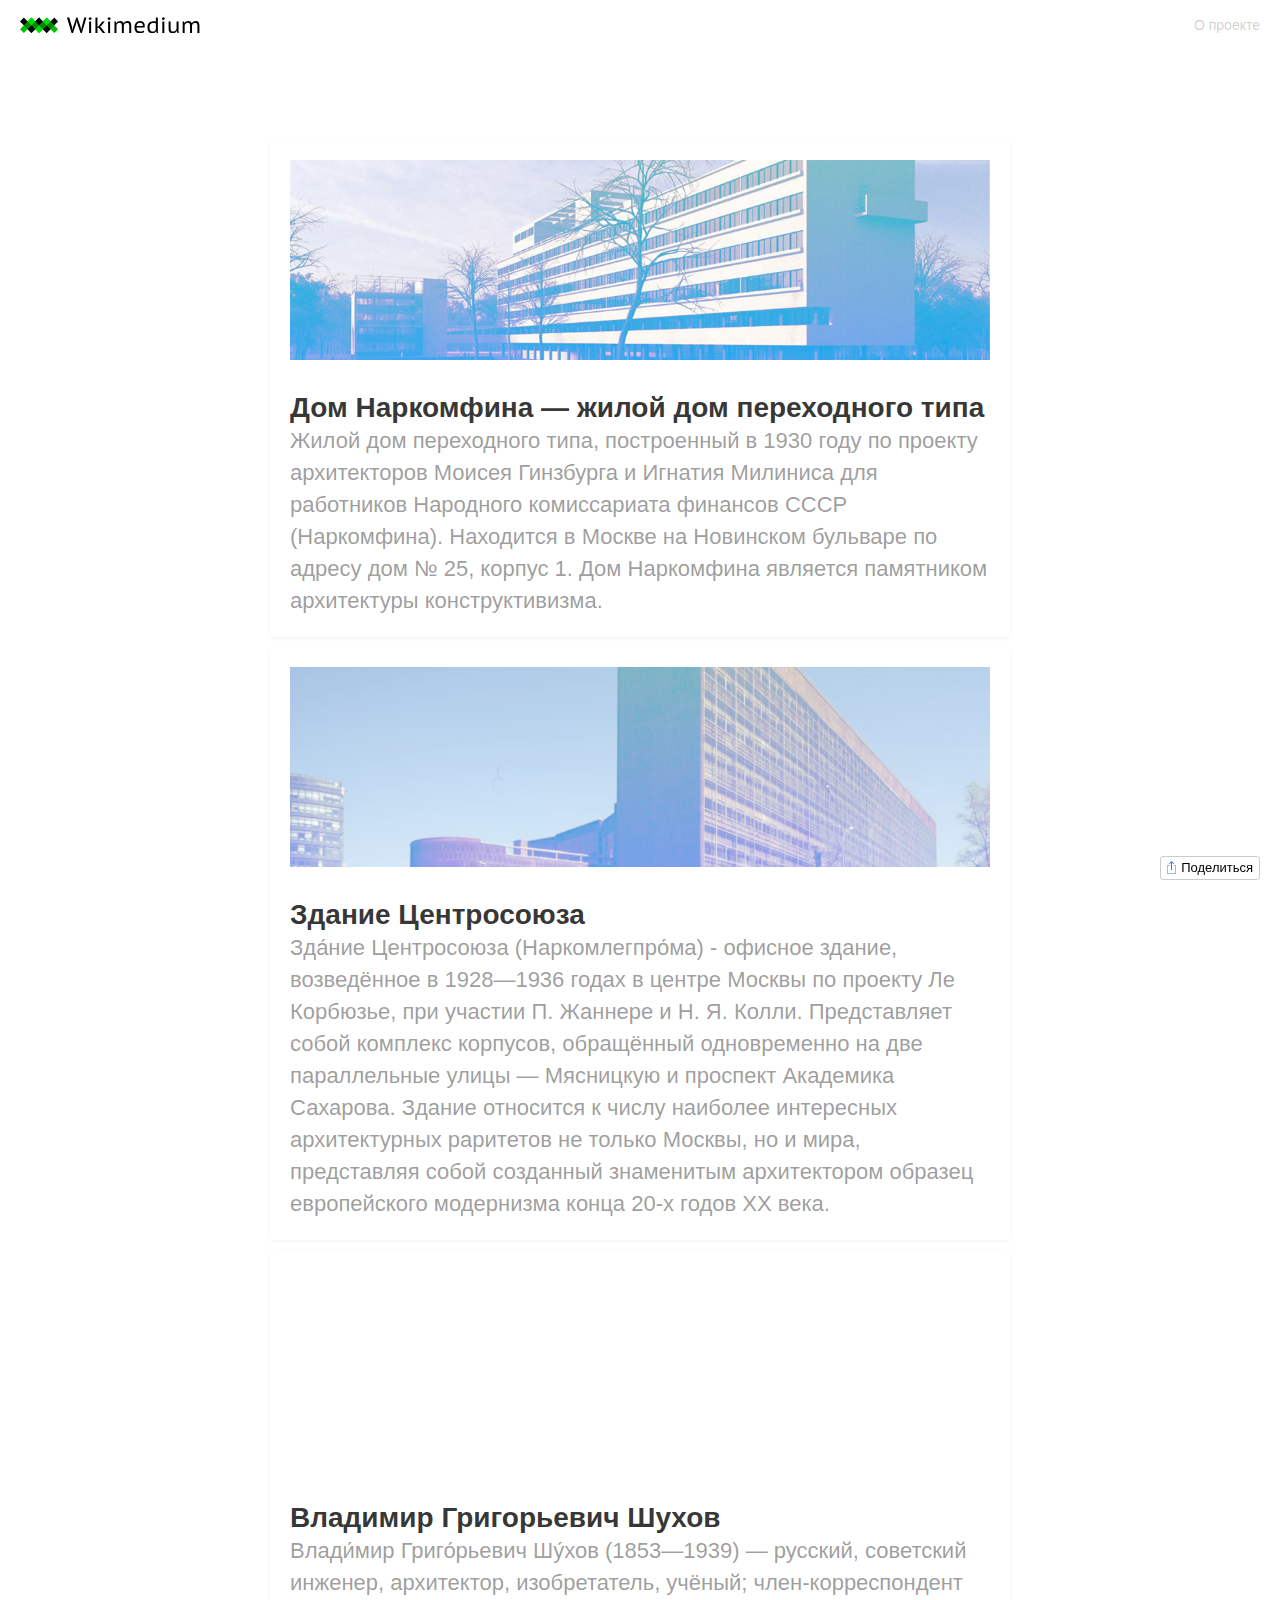
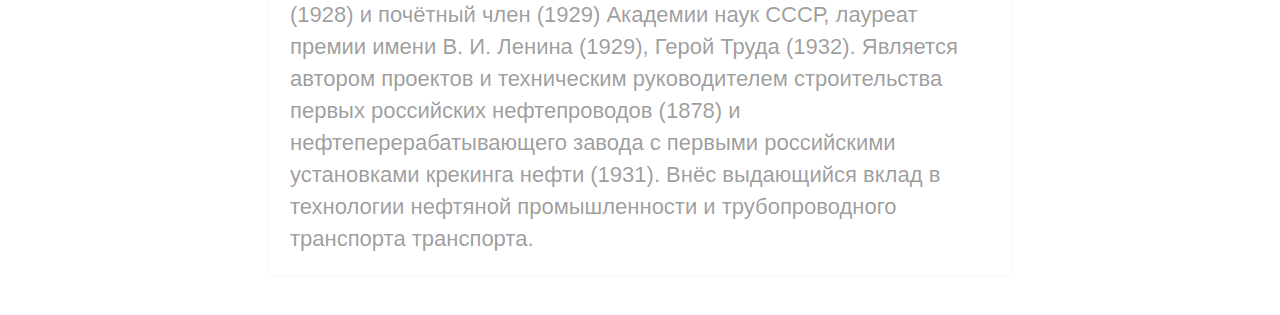
==== paulaulf/posts.html @ 3092bdc5 "posts+optimization" ====
<!DOCTYPE html>
<html>
  <head>
    <meta charset="utf-8">
    <meta name="viewport" content="width=device-width">

    <title>Wikimedium</title>

  <meta name="description" content="Статьи из Википедии, свёрстанные студентами для обучения основам веб-верстки в рамках образовательного проекта Hack Exchange">
  <meta name="keyword" content="hack, exchange, html, css, javascript, hse,design, rap, jo">

  <meta property="og:type" content="website">
  <meta property="og:url" content="http://wikimedium.hack.exchange/posts.html">
  <meta property="og:title" content="Wikimedium">
  <meta property="og:description" content="Статьи из Википедии, свёрстанные студентами для обучения основам веб-верстки в рамках образовательного проекта Hack Exchange">
  <meta property="og:image" content="">


    <link rel="stylesheet" href="stylesheets/style.css">
    <script src="javascripts/jquery-3.1.1.js"></script>
    <script src="javascripts/social-likes.min.js"></script>

  </head>

    <nav class="menubar">
      <a class="logo" href="posts.html"></a>
      <a class="about" href="index.html">О проекте</a>
    </nav>


    <section class="postsFeed">
    <a href="posts/narkomfin.html">
    <figure style="background-image: url(images/posts/narkomfin.jpg);"></figure>
    <h2>Дом Наркомфина — жилой дом переходного типа</h2>
    <p>Жилой дом переходного типа, построенный в 1930 году по проекту архитекторов Моисея Гинзбурга и Игнатия Милиниса для работников Народного комиссариата финансов СССР (Наркомфина). Находится в Москве на Новинском бульваре по адресу дом № 25, корпус 1. Дом Наркомфина является памятником архитектуры конструктивизма.</p>
    </a>

    <a href="posts/centrosouz.html">
    <figure style="background-image: url(images/posts/centrosouz.jpg);"></figure>
    <h2>Здание Центросоюза</h2>
    <p>Зда́ние Центросоюза (Наркомлегпро́ма) - офисное здание, возведённое в 1928—1936 годах в центре Москвы по проекту Ле Корбюзье, при участии П. Жаннере и Н. Я. Колли. Представляет собой комплекс корпусов, обращённый одновременно на две параллельные улицы — Мясницкую и проспект Академика Сахарова. Здание относится к числу наиболее интересных архитектурных раритетов не только Москвы, но и мира, представляя собой созданный знаменитым архитектором образец европейского модернизма конца 20-х годов XX века.</p>
    </a>

    <a href="posts/shukhov.html">
    <figure></figure>
    <h2>Владимир Григорьевич Шухов</h2>
    <p>Влади́мир Григо́рьевич Шу́хов (1853—1939) — русский, советский инженер, архитектор, изобретатель, учёный; член-корреспондент (1928) и почётный член (1929) Академии наук СССР, лауреат премии имени В. И. Ленина (1929), Герой Труда (1932). Является автором проектов и техническим руководителем строительства первых российских нефтепроводов (1878) и нефтеперерабатывающего завода с первыми российскими установками крекинга нефти (1931). Внёс выдающийся вклад в технологии нефтяной промышленности и трубопроводного транспорта транспорта.</p>
    </a>
  </section>
  
    <footer class="share">
      <div class="social-likes social-likes_single" data-single-title="Поделиться">
        <div class="facebook" title="Поделиться ссылкой на Фейсбуке">Facebook</div>
        <div class="twitter" title="Поделиться ссылкой в Твиттере">Twitter</div>
        <div class="vkontakte" title="Поделиться ссылкой во Вконтакте">Вконтакте</div>
      </div>
    </footer>

  </body>
</html>
---- paulaulf/stylesheets/style.css ----
@import "reset.css";
@import "<link href="https://fonts.googleapis.com/css?family=PT+Sans+Caption:400,700|PT+Sans:400,400i,700,700i&subset=cyrillic" rel="stylesheet">";
@import "social-likes_birman.css";

@import "layout.css";
@import "menubar.css";
@import "share.css";

/*posts*/
@import "posts.css";

/*post*/

@import "sidebar.css";
@import "content.css";
@import "gallery.css";
@import "responsive.css";
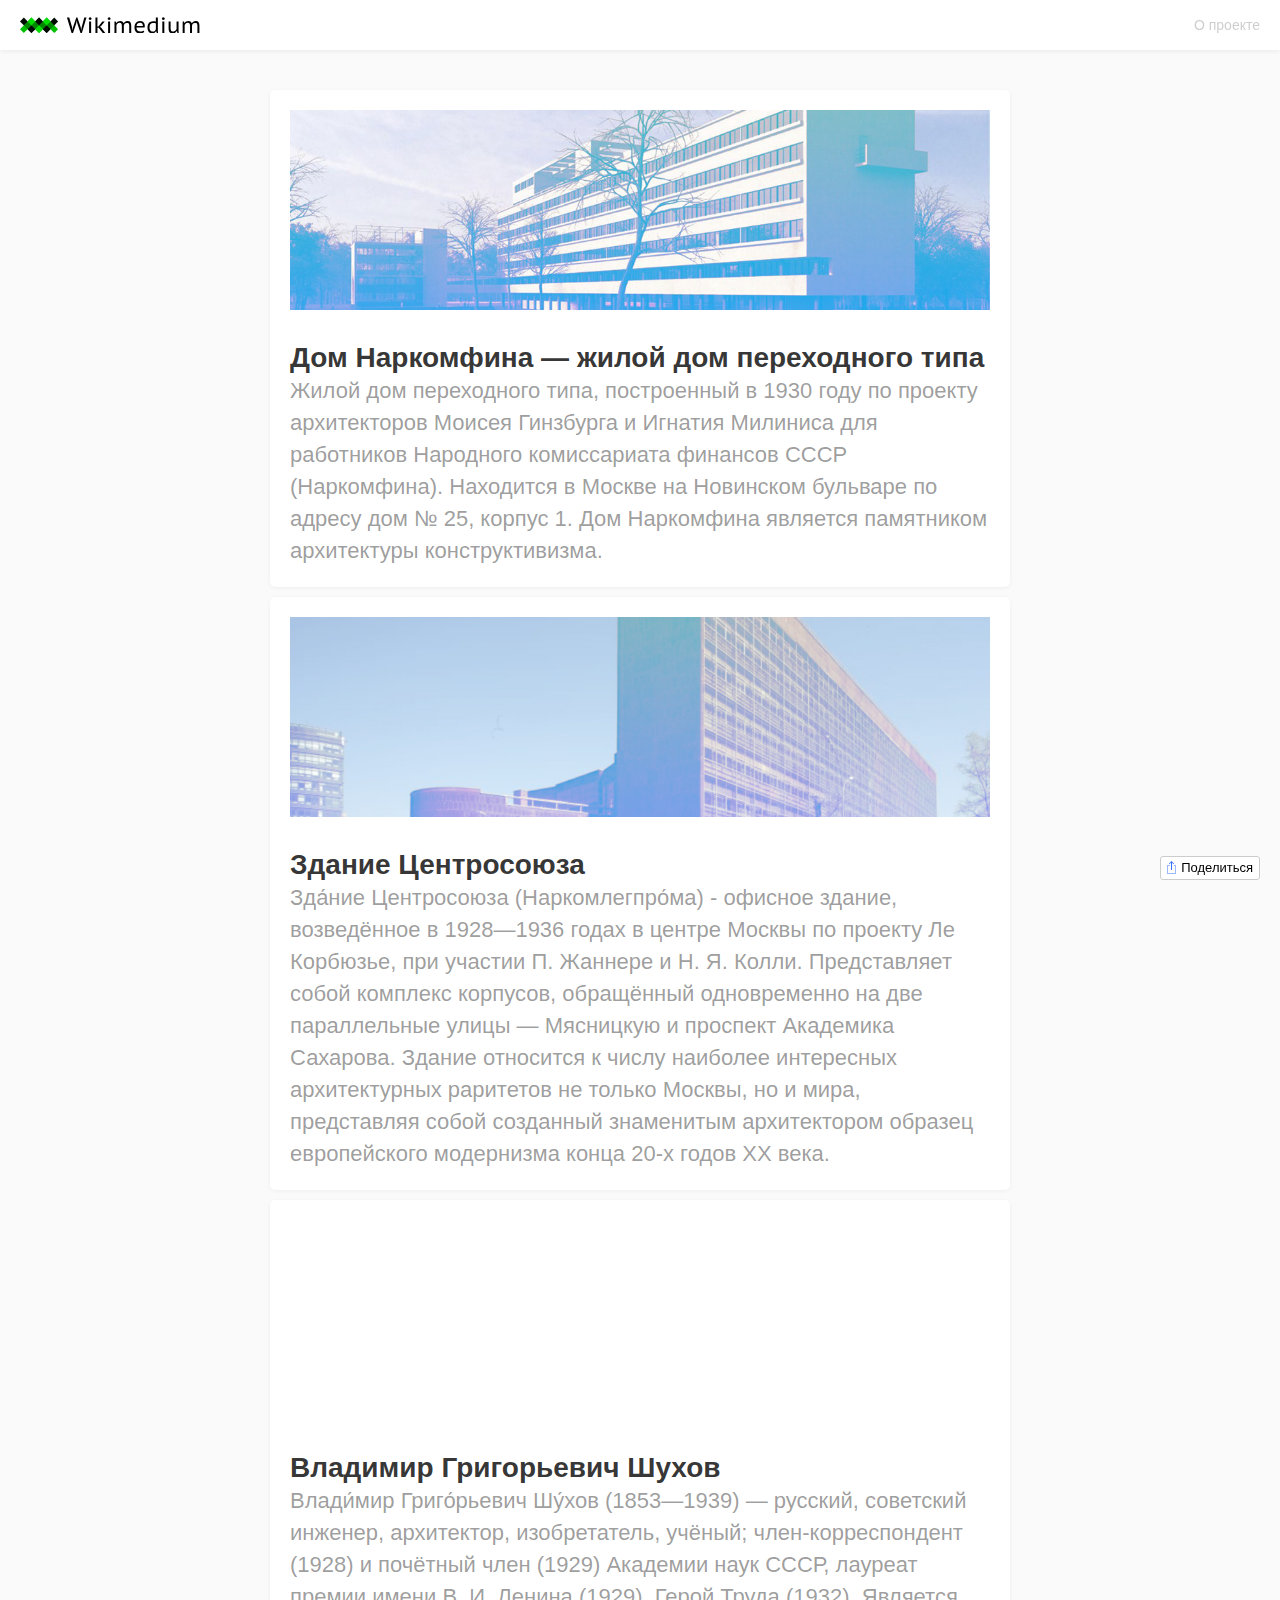
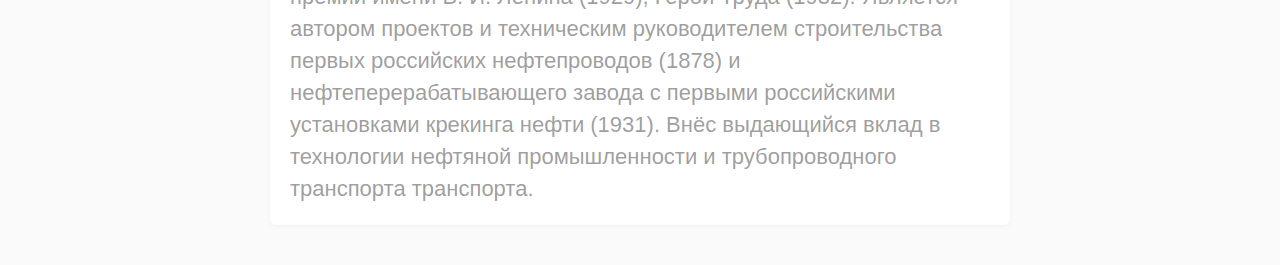
==== commit 8525f70a: "landing" ====
--- a/paulaulf/posts.html
+++ b/paulaulf/posts.html
@@ -3,6 +3,7 @@
   <head>
     <meta charset="utf-8">
     <meta name="viewport" content="width=device-width">
+
 
     <title>Wikimedium</title>
 
@@ -13,15 +14,21 @@
   <meta property="og:url" content="http://wikimedium.hack.exchange/posts.html">
   <meta property="og:title" content="Wikimedium">
   <meta property="og:description" content="Статьи из Википедии, свёрстанные студентами для обучения основам веб-верстки в рамках образовательного проекта Hack Exchange">
-  <meta property="og:image" content="">
+  <meta property="og:image" content="http://wikimedium.hack.exchange/images/share.png">
 
+  <link rel="icon" type="image/x-icon" href="favicon.ico"/>
+  <link rel="icon" type="image/png" href="favicon.png"/>
 
     <link rel="stylesheet" href="stylesheets/style.css">
     <script src="javascripts/jquery-3.1.1.js"></script>
     <script src="javascripts/social-likes.min.js"></script>
 
+
   </head>
 
+
+
+<body class="posts">
     <nav class="menubar">
       <a class="logo" href="posts.html"></a>
       <a class="about" href="index.html">О проекте</a>
@@ -47,7 +54,7 @@
     <p>Влади́мир Григо́рьевич Шу́хов (1853—1939) — русский, советский инженер, архитектор, изобретатель, учёный; член-корреспондент (1928) и почётный член (1929) Академии наук СССР, лауреат премии имени В. И. Ленина (1929), Герой Труда (1932). Является автором проектов и техническим руководителем строительства первых российских нефтепроводов (1878) и нефтеперерабатывающего завода с первыми российскими установками крекинга нефти (1931). Внёс выдающийся вклад в технологии нефтяной промышленности и трубопроводного транспорта транспорта.</p>
     </a>
   </section>
-  
+
     <footer class="share">
       <div class="social-likes social-likes_single" data-single-title="Поделиться">
         <div class="facebook" title="Поделиться ссылкой на Фейсбуке">Facebook</div>
--- a/paulaulf/stylesheets/style.css
+++ b/paulaulf/stylesheets/style.css
@@ -5,6 +5,9 @@
 @import "layout.css";
 @import "menubar.css";
 @import "share.css";
+
+/*landing*/
+@import "landing.css";
 
 /*posts*/
 @import "posts.css";
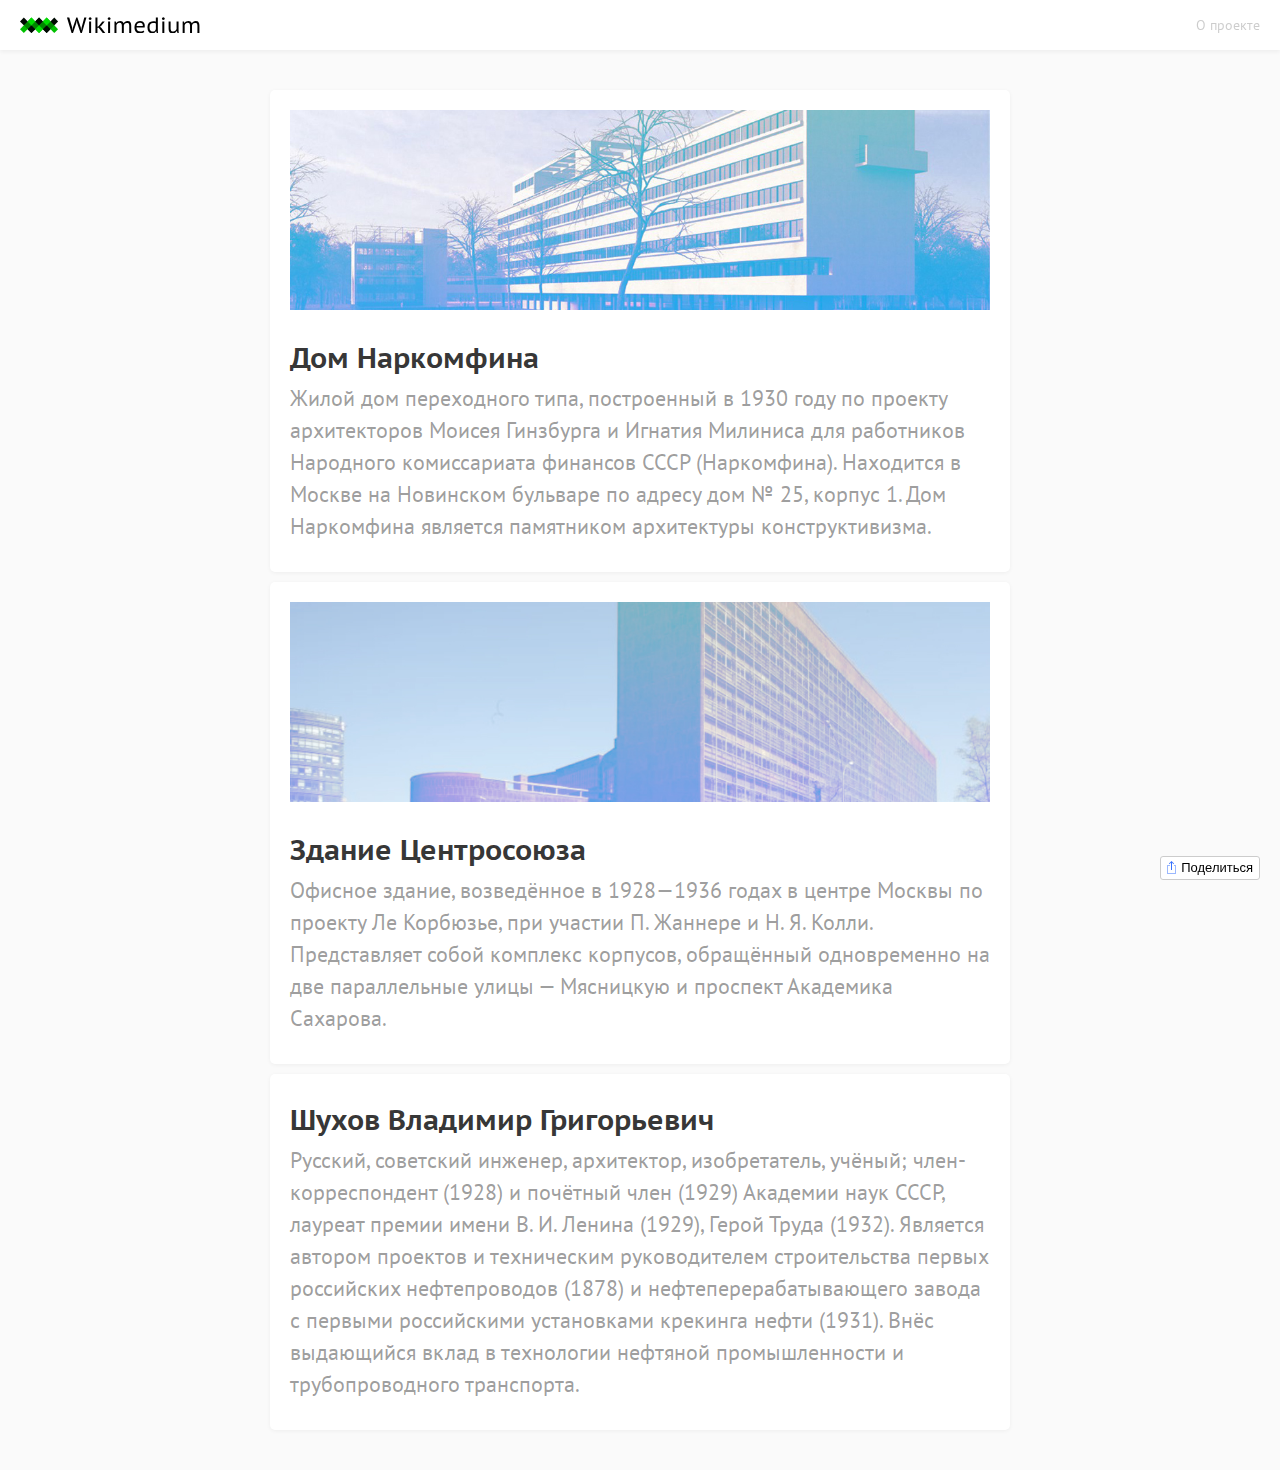
==== commit 3a1fe1ed: "==" ====
--- a/paulaulf/posts.html
+++ b/paulaulf/posts.html
@@ -4,59 +4,54 @@
     <meta charset="utf-8">
     <meta name="viewport" content="width=device-width">
 
-
     <title>Wikimedium</title>
 
-  <meta name="description" content="Статьи из Википедии, свёрстанные студентами для обучения основам веб-верстки в рамках образовательного проекта Hack Exchange">
-  <meta name="keyword" content="hack, exchange, html, css, javascript, hse,design, rap, jo">
+    <meta name="description" content="Статьи из Википедии, свёрстанные студентами, для обучения основам веб-вёрстки в рамках образовательного проекта Hack Exchange.">
+    <meta name="keywords" content="hack, exchange, html, css, javascript, hse, design, rap, yo, punk">
 
-  <meta property="og:type" content="website">
-  <meta property="og:url" content="http://wikimedium.hack.exchange/posts.html">
-  <meta property="og:title" content="Wikimedium">
-  <meta property="og:description" content="Статьи из Википедии, свёрстанные студентами для обучения основам веб-верстки в рамках образовательного проекта Hack Exchange">
-  <meta property="og:image" content="http://wikimedium.hack.exchange/images/share.png">
+    <meta property="og:type" content="website">
+    <meta property="og:url" content="http://wikimedium.hack.exchange/posts.html">
+    <meta property="og:title" content="Wikimedium">
+    <meta property="og:description" content="Статьи из Википедии, свёрстанные студентами, для обучения основам веб-вёрстки в рамках образовательного проекта Hack Exchange.">
+    <meta property="og:image" content="http://wikimedium.hack.exchange/images/share.png">
 
-  <link rel="icon" type="image/x-icon" href="favicon.ico"/>
-  <link rel="icon" type="image/png" href="favicon.png"/>
+    <link rel="icon" type="image/x-icon" href="favicon.ico">
+    <link rel="icon" type="image/png" href="favicon.png">
 
     <link rel="stylesheet" href="stylesheets/style.css">
     <script src="javascripts/jquery-3.1.1.js"></script>
     <script src="javascripts/social-likes.min.js"></script>
+  </head>
+  <body class="posts">
 
-
-  </head>
-
-
-
-<body class="posts">
     <nav class="menubar">
-      <a class="logo" href="posts.html"></a>
-      <a class="about" href="index.html">О проекте</a>
+      <div>
+        <a class="logo" href="posts.html"></a>
+        <a class="about" href="index.html">О проекте</a>
+      </div>
     </nav>
 
+    <section class="postsFeed">
+      <a href="posts/narkomfin.html">
+        <figure style="background-image: url(images/posts/narkomfin.jpg);"></figure>
+        <h2>Дом Наркомфина</h2>
+        <p>Жилой дом переходного типа, построенный в 1930 году по проекту архитекторов Моисея Гинзбурга и Игнатия Милиниса для работников Народного комиссариата финансов СССР (Наркомфина). Находится в Москве на Новинском бульваре по адресу дом № 25, корпус 1. Дом Наркомфина является памятником архитектуры конструктивизма.</p>
+      </a>
 
-    <section class="postsFeed">
-    <a href="posts/narkomfin.html">
-    <figure style="background-image: url(images/posts/narkomfin.jpg);"></figure>
-    <h2>Дом Наркомфина — жилой дом переходного типа</h2>
-    <p>Жилой дом переходного типа, построенный в 1930 году по проекту архитекторов Моисея Гинзбурга и Игнатия Милиниса для работников Народного комиссариата финансов СССР (Наркомфина). Находится в Москве на Новинском бульваре по адресу дом № 25, корпус 1. Дом Наркомфина является памятником архитектуры конструктивизма.</p>
-    </a>
+      <a href="posts/centrosouz.html">
+        <figure style="background-image: url(images/posts/centrosouz.jpg);"></figure>
+        <h2>Здание Центросоюза</h2>
+        <p>Офисное здание, возведённое в 1928—1936 годах в центре Москвы по проекту Ле Корбюзье, при участии П. Жаннере и Н. Я. Колли. Представляет собой комплекс корпусов, обращённый одновременно на две параллельные улицы — Мясницкую и проспект Академика Сахарова.</p>
+      </a>
 
-    <a href="posts/centrosouz.html">
-    <figure style="background-image: url(images/posts/centrosouz.jpg);"></figure>
-    <h2>Здание Центросоюза</h2>
-    <p>Зда́ние Центросоюза (Наркомлегпро́ма) - офисное здание, возведённое в 1928—1936 годах в центре Москвы по проекту Ле Корбюзье, при участии П. Жаннере и Н. Я. Колли. Представляет собой комплекс корпусов, обращённый одновременно на две параллельные улицы — Мясницкую и проспект Академика Сахарова. Здание относится к числу наиболее интересных архитектурных раритетов не только Москвы, но и мира, представляя собой созданный знаменитым архитектором образец европейского модернизма конца 20-х годов XX века.</p>
-    </a>
-
-    <a href="posts/shukhov.html">
-    <figure></figure>
-    <h2>Владимир Григорьевич Шухов</h2>
-    <p>Влади́мир Григо́рьевич Шу́хов (1853—1939) — русский, советский инженер, архитектор, изобретатель, учёный; член-корреспондент (1928) и почётный член (1929) Академии наук СССР, лауреат премии имени В. И. Ленина (1929), Герой Труда (1932). Является автором проектов и техническим руководителем строительства первых российских нефтепроводов (1878) и нефтеперерабатывающего завода с первыми российскими установками крекинга нефти (1931). Внёс выдающийся вклад в технологии нефтяной промышленности и трубопроводного транспорта транспорта.</p>
-    </a>
-  </section>
+      <a href="posts/shukhov.html">
+        <h2>Шухов Владимир Григорьевич</h2>
+        <p>Русский, советский инженер, архитектор, изобретатель, учёный; член-корреспондент (1928) и почётный член (1929) Академии наук СССР, лауреат премии имени В. И. Ленина (1929), Герой Труда (1932). Является автором проектов и техническим руководителем строительства первых российских нефтепроводов (1878) и нефтеперерабатывающего завода с первыми российскими установками крекинга нефти (1931). Внёс выдающийся вклад в технологии нефтяной промышленности и трубопроводного транспорта.</p>
+      </a>
+    </section>
 
     <footer class="share">
-      <div class="social-likes social-likes_single" data-single-title="Поделиться">
+      <div class="social-likes social-likes_single" data-url="http://wikimedium.hack.exchange/posts.html" data-single-title="Поделиться">
         <div class="facebook" title="Поделиться ссылкой на Фейсбуке">Facebook</div>
         <div class="twitter" title="Поделиться ссылкой в Твиттере">Twitter</div>
         <div class="vkontakte" title="Поделиться ссылкой во Вконтакте">Вконтакте</div>
--- a/paulaulf/stylesheets/style.css
+++ b/paulaulf/stylesheets/style.css
@@ -1,20 +1,20 @@
-@import "reset.css";
-@import "<link href="https://fonts.googleapis.com/css?family=PT+Sans+Caption:400,700|PT+Sans:400,400i,700,700i&subset=cyrillic" rel="stylesheet">";
-@import "social-likes_birman.css";
+@import 'reset.css';
+@import 'https://fonts.googleapis.com/css?family=PT+Sans+Caption:400,700|PT+Sans:400,400i,700,700i&subset=cyrillic';
+@import 'social-likes_birman.css';
 
-@import "layout.css";
-@import "menubar.css";
-@import "share.css";
+@import 'layout.css';
+@import 'menubar.css';
+@import 'share.css';
+@import 'ui.css';
 
-/*landing*/
-@import "landing.css";
+/* landing */
+@import 'landing.css';
 
-/*posts*/
-@import "posts.css";
+/* posts */
+@import 'posts.css';
 
-/*post*/
-
-@import "sidebar.css";
-@import "content.css";
-@import "gallery.css";
-@import "responsive.css";
+/* post */
+@import 'sidebar.css';
+@import 'content.css';
+@import 'gallery.css';
+@import 'responsive.css';
